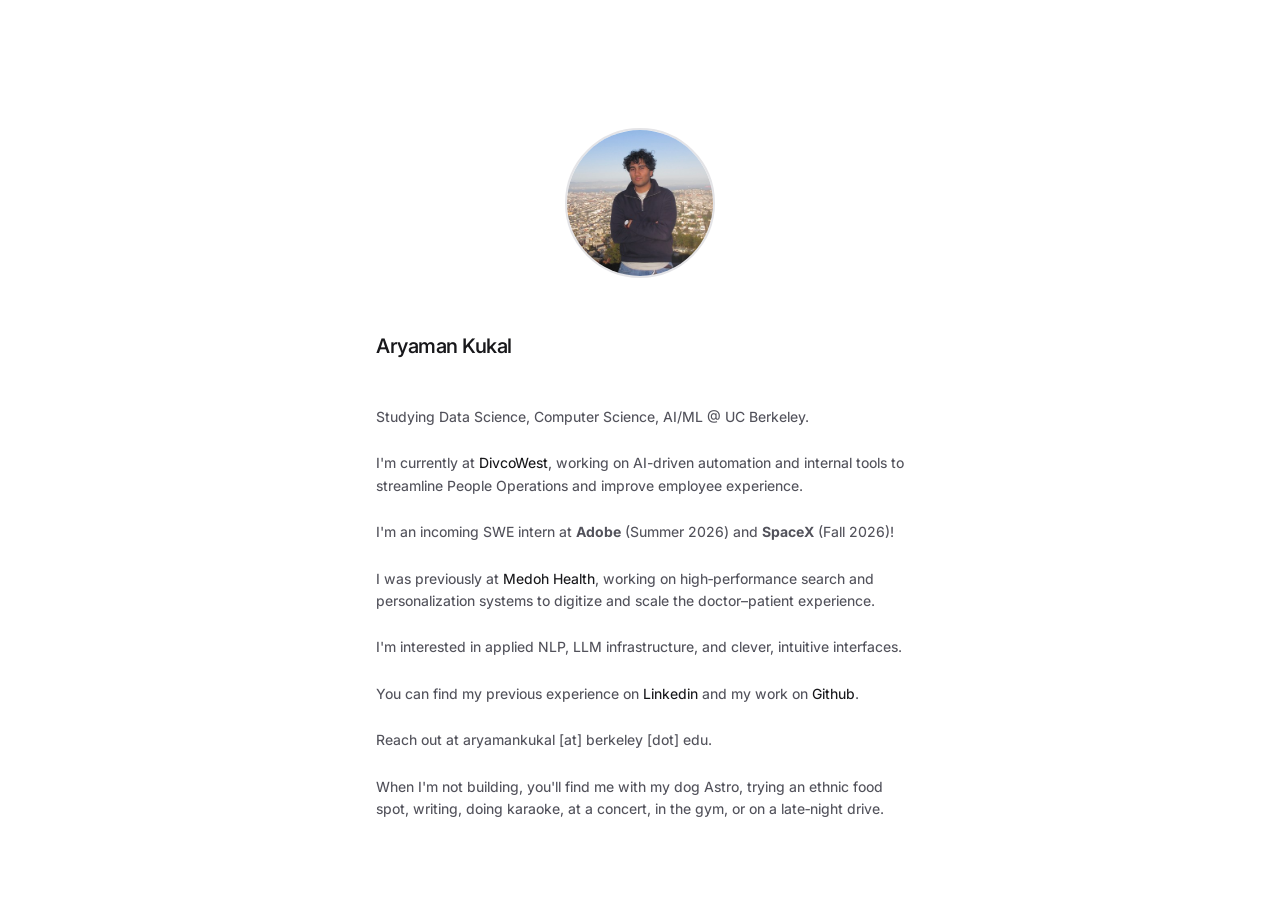
==== index.html @ 83c38b2e "Update internship details in index.html" ====
<!DOCTYPE html>
<html lang="en">
<head>
    <meta charset="utf-8"/>
    <meta name="viewport" content="width=device-width, initial-scale=1"/>
    <title>Aryaman Kukal - Data Science & Computer Science Student at UC Berkeley</title>
    <meta name="description" content="Aryaman Kukal is a Data Science and Computer Science student at UC Berkeley, currently working at Medoh building scalable healthcare systems. Specializes in applied NLP, LLM infrastructure, and intuitive interfaces."/>
    <meta name="keywords" content="Aryaman Kukal, UC Berkeley, Data Science, Computer Science, Medoh, NLP, LLM infrastructure, healthcare technology"/>
    <meta name="author" content="Aryaman Kukal"/>
    
    <!-- Open Graph / Facebook -->
    <meta property="og:type" content="website"/>
    <meta property="og:url" content="https://aryamankukal.github.io/"/>
    <meta property="og:title" content="Aryaman Kukal - Data Science & Computer Science Student at UC Berkeley"/>
    <meta property="og:description" content="Data Science and Computer Science student at UC Berkeley, currently working at Medoh building scalable healthcare systems."/>
    <meta property="og:image" content="https://aryamankukal.github.io/media/42DB29B1-051C-4B47-B072-FE9B8CC366C8_4_5005_c.jpeg"/>
    <meta property="og:image:width" content="150"/>
    <meta property="og:image:height" content="150"/>
    <meta property="og:image:alt" content="Aryaman Kukal - Data Science and Computer Science Student at UC Berkeley"/>
    
    <!-- Twitter -->
    <meta property="twitter:card" content="summary_large_image"/>
    <meta property="twitter:url" content="https://aryamankukal.github.io/"/>
    <meta property="twitter:title" content="Aryaman Kukal - Data Science & Computer Science Student at UC Berkeley"/>
    <meta property="twitter:description" content="Data Science and Computer Science student at UC Berkeley, currently working at Medoh building scalable healthcare systems."/>
    <meta property="twitter:image" content="https://aryamankukal.github.io/media/42DB29B1-051C-4B47-B072-FE9B8CC366C8_4_5005_c.jpeg"/>
    <meta property="twitter:image:alt" content="Aryaman Kukal - Data Science and Computer Science Student at UC Berkeley"/>
    
    <!-- Canonical URL -->
    <link rel="canonical" href="https://aryamankukal.github.io/"/>
    
    <!-- Favicon -->
    <link rel="icon" type="image/x-icon" href="/favicon.ico"/>
    <link rel="icon" type="image/png" sizes="32x32" href="media/42DB29B1-051C-4B47-B072-FE9B8CC366C8_4_5005_c.jpeg"/>
    <link rel="icon" type="image/png" sizes="16x16" href="media/42DB29B1-051C-4B47-B072-FE9B8CC366C8_4_5005_c.jpeg"/>
    <link rel="apple-touch-icon" sizes="180x180" href="media/42DB29B1-051C-4B47-B072-FE9B8CC366C8_4_5005_c.jpeg"/>
    <link rel="icon" type="image/png" sizes="192x192" href="media/42DB29B1-051C-4B47-B072-FE9B8CC366C8_4_5005_c.jpeg"/>
    <link rel="icon" type="image/png" sizes="512x512" href="media/42DB29B1-051C-4B47-B072-FE9B8CC366C8_4_5005_c.jpeg"/>
    
    <!-- Structured Data -->
    <script type="application/ld+json">
    {
        "@context": "https://schema.org",
        "@type": "Person",
        "name": "Aryaman Kukal",
        "url": "https://aryamankukal.github.io",
        "image": "https://aryamankukal.github.io/media/42DB29B1-051C-4B47-B072-FE9B8CC366C8_4_5005_c.jpeg",
        "sameAs": [
            "https://github.com/aryamankukal",
            "https://www.linkedin.com/in/aryaman-kukal-2192581a9/"
        ],
        "jobTitle": "Data Science and Computer Science Student",
        "worksFor": {
            "@type": "Organization",
            "name": "UC Berkeley"
        },
        "alumniOf": {
            "@type": "Organization",
            "name": "UC Berkeley"
        },
        "knowsAbout": ["Data Science", "Computer Science", "NLP", "LLM Infrastructure", "Healthcare Technology"],
        "description": "Data Science and Computer Science student at UC Berkeley, currently working at Medoh building scalable healthcare systems."
    }
    </script>
    
    <style>
        @import url('https://fonts.googleapis.com/css2?family=Inter:wght@400;450;550&display=swap');
        
        * {
            margin: 0;
            padding: 0;
            box-sizing: border-box;
        }
        
        body {
            font-family: 'Inter', -apple-system, BlinkMacSystemFont, 'Segoe UI', Roboto, sans-serif;
            font-weight: 450;
            font-size: 14px;
            line-height: 1.6;
            color: #52525b;
            background-color: #ffffff;
            -webkit-font-smoothing: antialiased;
            -moz-osx-font-smoothing: grayscale;
        }
        
        .container {
            max-width: 36rem;
            margin: 0 auto;
            padding: 0 1.5rem;
            min-height: 100vh;
            display: flex;
            flex-direction: column;
            justify-content: flex-start;
            padding-top: 6rem;
        }
        
        main {
            margin-top: 2rem;
        }
        
        h1 {
            font-size: 20px;
            font-weight: 550;
            color: #18181b;
            letter-spacing: -0.025em;
            margin-bottom: 1.5rem;
            line-height: 1.2;
        }
        
        .content {
            display: flex;
            flex-direction: column;
            gap: 1.5rem;
        }
        

        
        .profile-image-container {
            position: relative;
            width: 150px;
            height: 150px;
            margin: 0 auto 2rem auto;
            border-radius: 50%;
            overflow: hidden;
            border: 2px solid #e4e4e7;
        }
        
        .profile-image-main {
            width: 100%;
            height: 100%;
            object-fit: cover;
            object-position: center 80%;
            transition: opacity 0.3s ease;
        }
        
        .profile-image-hover {
            position: absolute;
            top: 0;
            left: 0;
            width: 100%;
            height: 100%;
            object-fit: cover;
            object-position: center 20%;
            opacity: 0;
            transition: opacity 0.3s ease;
        }
        
        .profile-image-container:hover .profile-image-main {
            opacity: 0;
        }
        
        .profile-image-container:hover .profile-image-hover {
            opacity: 1;
        }
        
        p {
            margin: 0;
        }
        
        a {
            color: #18181b;
            text-decoration: none;
            font-weight: 450;
        }
        
        a:hover {
            text-decoration: underline;
        }
    </style>
</head>
<body>
    <div class="container">
        <main>
            <section>
                <div class="content">
                    <div class="profile-image-container">
                        <img src="media/42DB29B1-051C-4B47-B072-FE9B8CC366C8_4_5005_c.jpeg" alt="Aryaman Kukal - Data Science and Computer Science Student at UC Berkeley" class="profile-image-main">
                        <img src="media/3726D0BB-0B12-4F45-A1E6-B18B23A09ADB_1_105_c.jpeg" alt="Aryaman Kukal - Data Science and Computer Science Student at UC Berkeley" class="profile-image-hover">
                    </div>
                    <h1>Aryaman Kukal</h1>
                    <p>Studying Data Science, Computer Science, AI/ML @ UC Berkeley.</p>
                    <p>I'm currently at <a href="https://www.divcowest.com/">DivcoWest</a>, working on AI-driven automation and internal tools to streamline People Operations and improve employee experience.</p>
                    <p>I'm an incoming SWE intern at <b>Adobe</b> (Summer 2026) and <b>SpaceX</b> (Fall 2026)!</p>
                    <p>I was previously at <a href="https://www.medohhealth.com/">Medoh Health</a>, working on high‑performance search and personalization systems to digitize and scale the doctor–patient experience.</p>
                    <p>I'm interested in applied NLP, LLM infrastructure, and clever, intuitive interfaces.</p>
                    <p>You can find my previous experience on <a href="https://www.linkedin.com/in/aryaman-kukal-2192581a9/">Linkedin</a> and my work on <a href="https://github.com/aryamankukal">Github</a>.</p>
                    <p>Reach out at aryamankukal [at] berkeley [dot] edu.</p>
                    <p>When I'm not building, you'll find me with my dog Astro, trying an ethnic food spot, writing, doing karaoke, at a concert, in the gym, or on a late‑night drive.</p>
                </div>
            </section>
        </main>
    </div>
</body>
</html>
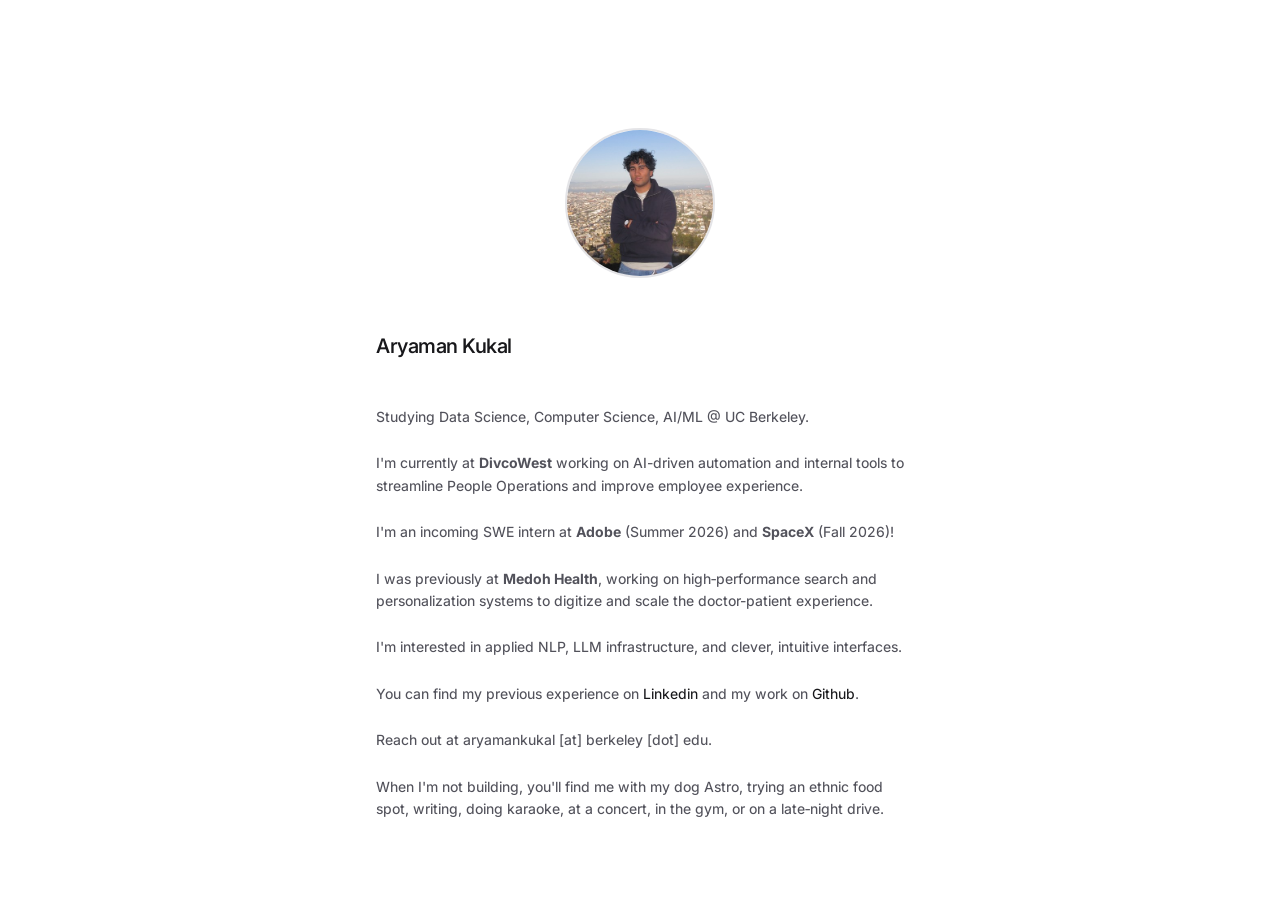
==== commit 9e294d32: "Bold company names in the profile section" ====
--- a/index.html
+++ b/index.html
@@ -179,9 +179,9 @@
                     </div>
                     <h1>Aryaman Kukal</h1>
                     <p>Studying Data Science, Computer Science, AI/ML @ UC Berkeley.</p>
-                    <p>I'm currently at <a href="https://www.divcowest.com/">DivcoWest</a>, working on AI-driven automation and internal tools to streamline People Operations and improve employee experience.</p>
+                    <p>I'm currently at <b>DivcoWest</b> working on AI-driven automation and internal tools to streamline People Operations and improve employee experience.</p>
                     <p>I'm an incoming SWE intern at <b>Adobe</b> (Summer 2026) and <b>SpaceX</b> (Fall 2026)!</p>
-                    <p>I was previously at <a href="https://www.medohhealth.com/">Medoh Health</a>, working on high‑performance search and personalization systems to digitize and scale the doctor–patient experience.</p>
+                    <p>I was previously at <b>Medoh Health</b>, working on high‑performance search and personalization systems to digitize and scale the doctor-patient experience.</p>
                     <p>I'm interested in applied NLP, LLM infrastructure, and clever, intuitive interfaces.</p>
                     <p>You can find my previous experience on <a href="https://www.linkedin.com/in/aryaman-kukal-2192581a9/">Linkedin</a> and my work on <a href="https://github.com/aryamankukal">Github</a>.</p>
                     <p>Reach out at aryamankukal [at] berkeley [dot] edu.</p>
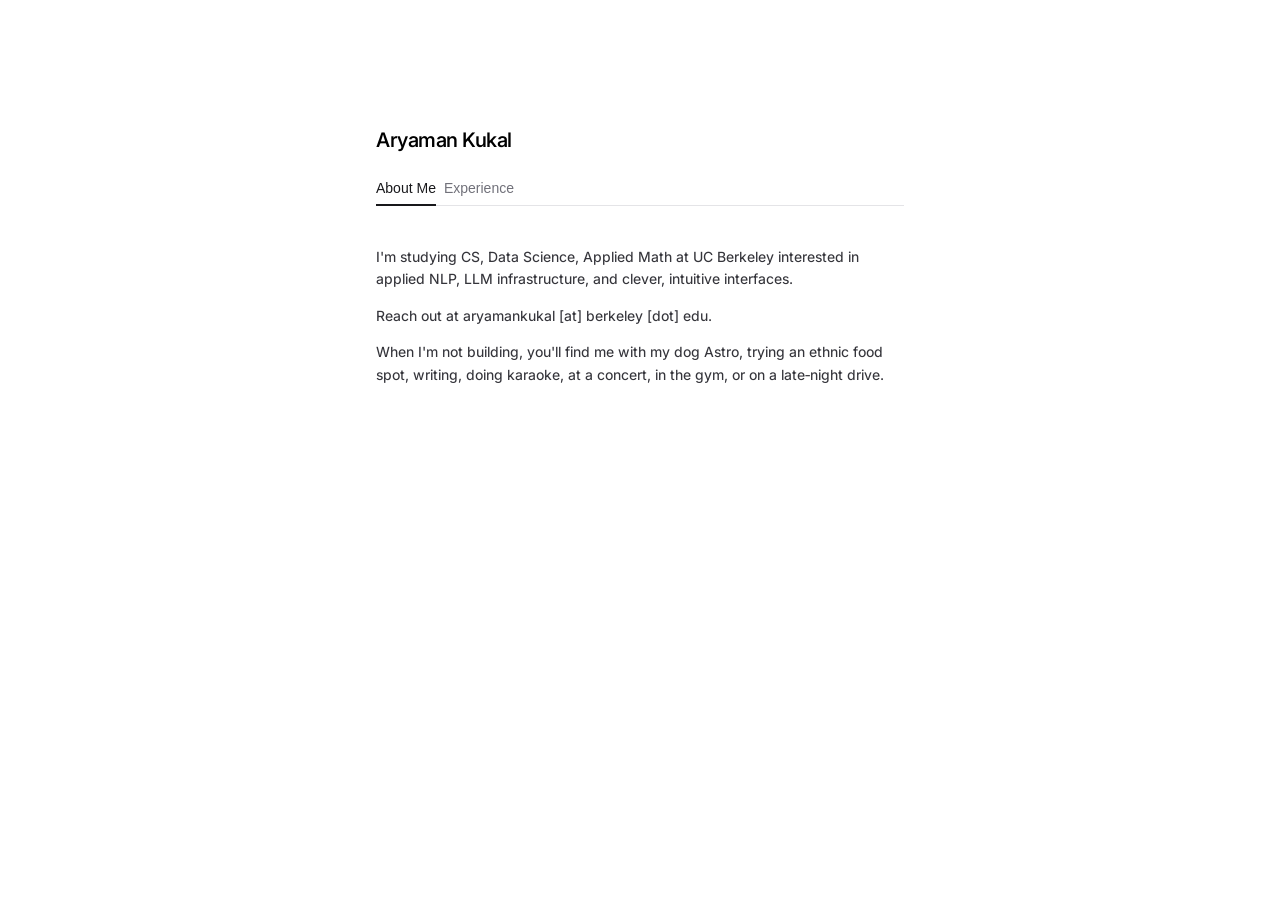
==== commit be5e600b: "Update portfolio: tabs, styling, spacing, remove profile image Made-with: Cursor" ====
--- a/index.html
+++ b/index.html
@@ -77,7 +77,7 @@
             font-weight: 450;
             font-size: 14px;
             line-height: 1.6;
-            color: #52525b;
+            color: #35353b;
             background-color: #ffffff;
             -webkit-font-smoothing: antialiased;
             -moz-osx-font-smoothing: grayscale;
@@ -101,57 +101,19 @@
         h1 {
             font-size: 20px;
             font-weight: 550;
-            color: #18181b;
+            color: #000000;
             letter-spacing: -0.025em;
-            margin-bottom: 1.5rem;
+            margin-bottom: 0.25rem;
             line-height: 1.2;
         }
         
         .content {
             display: flex;
             flex-direction: column;
-            gap: 1.5rem;
-        }
-        
-
-        
-        .profile-image-container {
-            position: relative;
-            width: 150px;
-            height: 150px;
-            margin: 0 auto 2rem auto;
-            border-radius: 50%;
-            overflow: hidden;
-            border: 2px solid #e4e4e7;
-        }
-        
-        .profile-image-main {
-            width: 100%;
-            height: 100%;
-            object-fit: cover;
-            object-position: center 80%;
-            transition: opacity 0.3s ease;
-        }
-        
-        .profile-image-hover {
-            position: absolute;
-            top: 0;
-            left: 0;
-            width: 100%;
-            height: 100%;
-            object-fit: cover;
-            object-position: center 20%;
-            opacity: 0;
-            transition: opacity 0.3s ease;
-        }
-        
-        .profile-image-container:hover .profile-image-main {
-            opacity: 0;
-        }
-        
-        .profile-image-container:hover .profile-image-hover {
-            opacity: 1;
-        }
+            gap: 1rem;
+        }
+        
+
         
         p {
             margin: 0;
@@ -165,6 +127,46 @@
         
         a:hover {
             text-decoration: underline;
+        }
+
+        .tabs {
+            display: flex;
+            gap: 0.5rem;
+            margin-bottom: 1.5rem;
+            border-bottom: 1px solid #e4e4e7;
+        }
+
+        .tab {
+            padding: 0.5rem 0;
+            font-size: 14px;
+            font-weight: 450;
+            color: #71717a;
+            background: none;
+            border: none;
+            cursor: pointer;
+            border-bottom: 2px solid transparent;
+            margin-bottom: -1px;
+        }
+
+        .tab:hover {
+            color: #18181b;
+        }
+
+        .tab.active {
+            color: #18181b;
+            border-bottom-color: #18181b;
+        }
+
+        .tab-panel {
+            display: none;
+        }
+
+        .tab-panel.active {
+            display: block;
+        }
+
+        .tab-panel p + p {
+            margin-top: 1em;
         }
     </style>
 </head>
@@ -173,22 +175,37 @@
         <main>
             <section>
                 <div class="content">
-                    <div class="profile-image-container">
-                        <img src="media/42DB29B1-051C-4B47-B072-FE9B8CC366C8_4_5005_c.jpeg" alt="Aryaman Kukal - Data Science and Computer Science Student at UC Berkeley" class="profile-image-main">
-                        <img src="media/3726D0BB-0B12-4F45-A1E6-B18B23A09ADB_1_105_c.jpeg" alt="Aryaman Kukal - Data Science and Computer Science Student at UC Berkeley" class="profile-image-hover">
+                    <h1>Aryaman Kukal</h1>
+                    <div class="tabs">
+                        <button class="tab active" data-tab="about">About Me</button>
+                        <button class="tab" data-tab="experience">Experience</button>
                     </div>
-                    <h1>Aryaman Kukal</h1>
-                    <p>Studying Data Science, Computer Science, AI/ML @ UC Berkeley.</p>
-                    <p>I'm currently at <b>DivcoWest</b> working on AI-driven automation and internal tools to streamline People Operations and improve employee experience.</p>
-                    <p>I'm an incoming SWE intern at <b>Adobe</b> (Summer 2026) and <b>SpaceX</b> (Fall 2026)!</p>
-                    <p>I was previously at <b>Medoh Health</b>, working on high‑performance search and personalization systems to digitize and scale the doctor-patient experience.</p>
-                    <p>I'm interested in applied NLP, LLM infrastructure, and clever, intuitive interfaces.</p>
-                    <p>You can find my previous experience on <a href="https://www.linkedin.com/in/aryaman-kukal-2192581a9/">Linkedin</a> and my work on <a href="https://github.com/aryamankukal">Github</a>.</p>
-                    <p>Reach out at aryamankukal [at] berkeley [dot] edu.</p>
-                    <p>When I'm not building, you'll find me with my dog Astro, trying an ethnic food spot, writing, doing karaoke, at a concert, in the gym, or on a late‑night drive.</p>
+                    <div id="about" class="tab-panel active">
+                        <p>I'm studying CS, Data Science, Applied Math at UC Berkeley interested in applied NLP, LLM infrastructure, and clever, intuitive interfaces.</p>
+
+                        <p>Reach out at aryamankukal [at] berkeley [dot] edu.</p>
+
+                        <p>When I'm not building, you'll find me with my dog Astro, trying an ethnic food spot, writing, doing karaoke, at a concert, in the gym, or on a late‑night drive.</p>
+                    </div>
+                    <div id="experience" class="tab-panel">
+                        <p>I'm currently at <strong>DivcoWest</strong>, working on AI-driven automation and internal tools to streamline People Operations.</p>
+                        <p>I'll be joining <strong>Adobe</strong> as a SWE Intern (Summer 2026) and <strong>SpaceX</strong> as a SWE Intern (Fall 2026) working on AI agents and RAG systems.</p>
+                        <p>I was previously at <strong>Medoh Health</strong>, working on high‑performance search and personalization systems to digitize and scale the doctor–patient experience.</p>
+                        <p>You can find more about my experience on <a href="https://www.linkedin.com/in/aryaman-kukal-2192581a9/" style="text-decoration: underline;">Linkedin</a> and my work on <a href="https://github.com/aryamankukal" style="text-decoration: underline;">Github</a> and <a href="https://devpost.com/aryamankukal?ref_content=user-portfolio&ref_feature=portfolio&ref_medium=global-nav" style="text-decoration: underline;">Devpost</a>.</p>
+                    </div>
                 </div>
             </section>
         </main>
     </div>
+    <script>
+        document.querySelectorAll('.tabs button').forEach(btn => {
+            btn.addEventListener('click', () => {
+                document.querySelectorAll('.tabs button').forEach(b => b.classList.remove('active'));
+                document.querySelectorAll('.tab-panel').forEach(p => p.classList.remove('active'));
+                btn.classList.add('active');
+                document.getElementById(btn.dataset.tab).classList.add('active');
+            });
+        });
+    </script>
 </body>
-</html> 
+</html> 
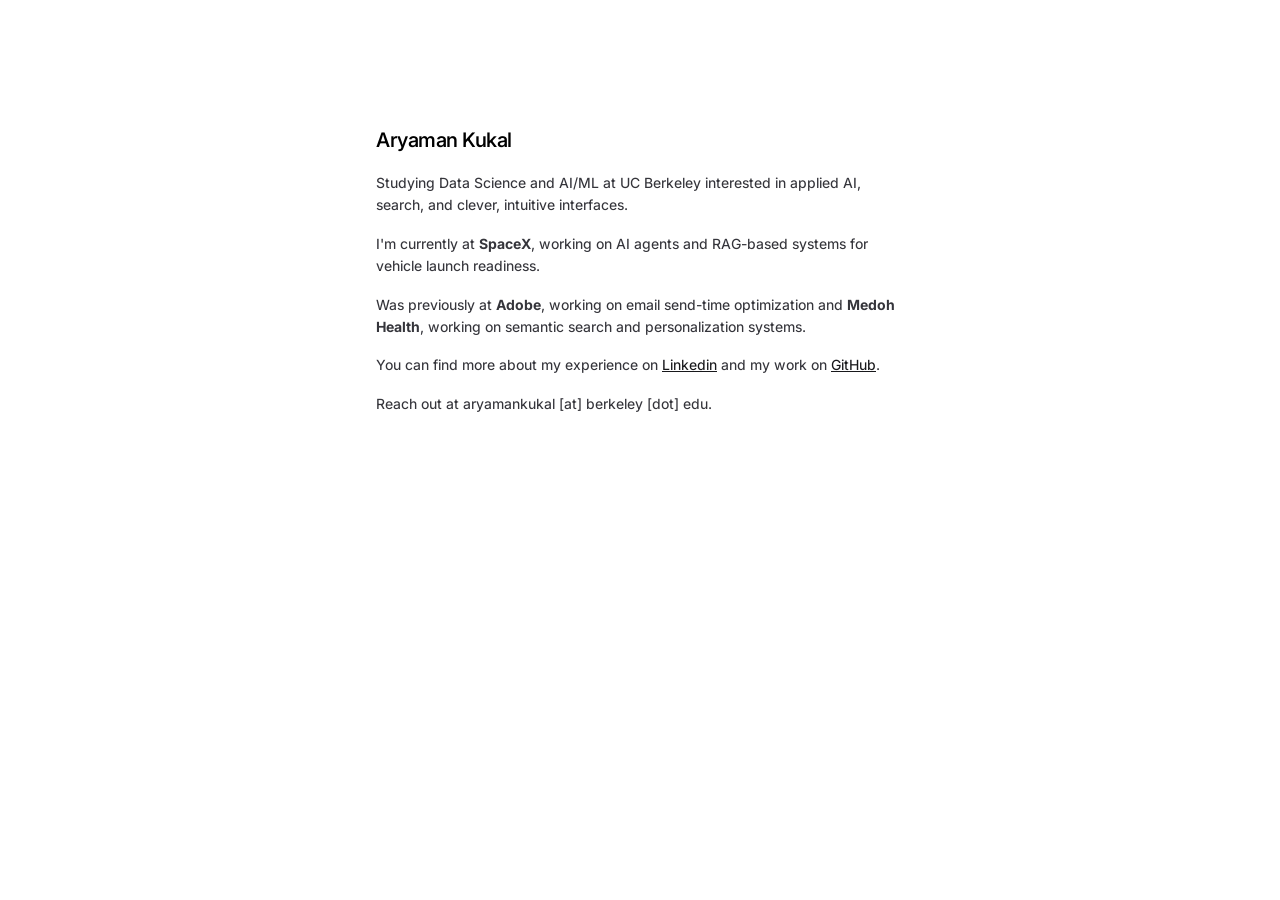
==== commit d6d913ac: "Simplify portfolio: remove tabs and update experience copy. Co-authored-by: Cursor <cursoragent@curs" ====
--- a/index.html
+++ b/index.html
@@ -129,45 +129,6 @@
             text-decoration: underline;
         }
 
-        .tabs {
-            display: flex;
-            gap: 0.5rem;
-            margin-bottom: 1.5rem;
-            border-bottom: 1px solid #e4e4e7;
-        }
-
-        .tab {
-            padding: 0.5rem 0;
-            font-size: 14px;
-            font-weight: 450;
-            color: #71717a;
-            background: none;
-            border: none;
-            cursor: pointer;
-            border-bottom: 2px solid transparent;
-            margin-bottom: -1px;
-        }
-
-        .tab:hover {
-            color: #18181b;
-        }
-
-        .tab.active {
-            color: #18181b;
-            border-bottom-color: #18181b;
-        }
-
-        .tab-panel {
-            display: none;
-        }
-
-        .tab-panel.active {
-            display: block;
-        }
-
-        .tab-panel p + p {
-            margin-top: 1em;
-        }
     </style>
 </head>
 <body>
@@ -176,36 +137,14 @@
             <section>
                 <div class="content">
                     <h1>Aryaman Kukal</h1>
-                    <div class="tabs">
-                        <button class="tab active" data-tab="about">About Me</button>
-                        <button class="tab" data-tab="experience">Experience</button>
-                    </div>
-                    <div id="about" class="tab-panel active">
-                        <p>I'm studying CS, Data Science, Applied Math at UC Berkeley interested in applied NLP, LLM infrastructure, and clever, intuitive interfaces.</p>
-
-                        <p>Reach out at aryamankukal [at] berkeley [dot] edu.</p>
-
-                        <p>When I'm not building, you'll find me with my dog Astro, trying an ethnic food spot, writing, doing karaoke, at a concert, in the gym, or on a late‑night drive.</p>
-                    </div>
-                    <div id="experience" class="tab-panel">
-                        <p>I'm currently at <strong>DivcoWest</strong>, working on AI-driven automation and internal tools to streamline People Operations.</p>
-                        <p>I'll be joining <strong>Adobe</strong> as a SWE Intern (Summer 2026) and <strong>SpaceX</strong> as a SWE Intern (Fall 2026) working on AI agents and RAG systems.</p>
-                        <p>I was previously at <strong>Medoh Health</strong>, working on high‑performance search and personalization systems to digitize and scale the doctor–patient experience.</p>
-                        <p>You can find more about my experience on <a href="https://www.linkedin.com/in/aryaman-kukal-2192581a9/" style="text-decoration: underline;">Linkedin</a> and my work on <a href="https://github.com/aryamankukal" style="text-decoration: underline;">Github</a> and <a href="https://devpost.com/aryamankukal?ref_content=user-portfolio&ref_feature=portfolio&ref_medium=global-nav" style="text-decoration: underline;">Devpost</a>.</p>
-                    </div>
+                    <p>Studying Data Science and AI/ML at UC Berkeley interested in applied AI, search, and clever, intuitive interfaces.</p>
+                    <p>I'm currently at <strong>SpaceX</strong>, working on AI agents and RAG-based systems for vehicle launch readiness.</p>
+                    <p>Was previously at <strong>Adobe</strong>, working on email send-time optimization and <strong>Medoh Health</strong>, working on semantic search and personalization systems.</p>
+                    <p>You can find more about my experience on <a href="https://www.linkedin.com/in/aryaman-kukal-2192581a9/" style="text-decoration: underline;">Linkedin</a> and my work on <a href="https://github.com/aryamankukal" style="text-decoration: underline;">GitHub</a>.</p>
+                    <p>Reach out at aryamankukal [at] berkeley [dot] edu.</p>
                 </div>
             </section>
         </main>
     </div>
-    <script>
-        document.querySelectorAll('.tabs button').forEach(btn => {
-            btn.addEventListener('click', () => {
-                document.querySelectorAll('.tabs button').forEach(b => b.classList.remove('active'));
-                document.querySelectorAll('.tab-panel').forEach(p => p.classList.remove('active'));
-                btn.classList.add('active');
-                document.getElementById(btn.dataset.tab).classList.add('active');
-            });
-        });
-    </script>
 </body>
 </html> 
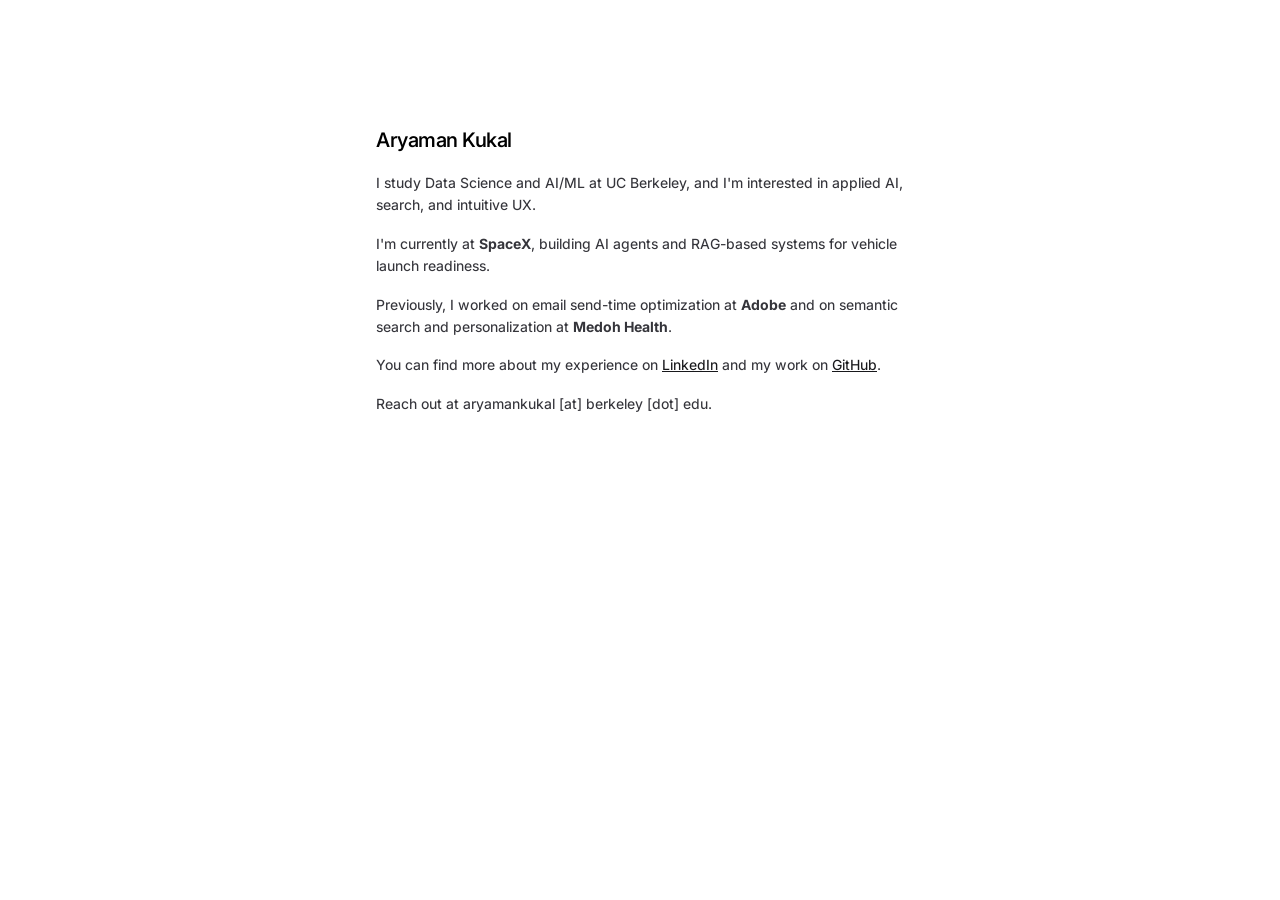
==== commit 5eb71b26: "Update intro copy Co-authored-by: Cursor <cursoragent@cursor.com>" ====
--- a/index.html
+++ b/index.html
@@ -137,10 +137,10 @@
             <section>
                 <div class="content">
                     <h1>Aryaman Kukal</h1>
-                    <p>Studying Data Science and AI/ML at UC Berkeley interested in applied AI, search, and clever, intuitive interfaces.</p>
-                    <p>I'm currently at <strong>SpaceX</strong>, working on AI agents and RAG-based systems for vehicle launch readiness.</p>
-                    <p>Was previously at <strong>Adobe</strong>, working on email send-time optimization and <strong>Medoh Health</strong>, working on semantic search and personalization systems.</p>
-                    <p>You can find more about my experience on <a href="https://www.linkedin.com/in/aryaman-kukal-2192581a9/" style="text-decoration: underline;">Linkedin</a> and my work on <a href="https://github.com/aryamankukal" style="text-decoration: underline;">GitHub</a>.</p>
+                    <p>I study Data Science and AI/ML at UC Berkeley, and I'm interested in applied AI, search, and intuitive UX.</p>
+                    <p>I'm currently at <strong>SpaceX</strong>, building AI agents and RAG-based systems for vehicle launch readiness.</p>
+                    <p>Previously, I worked on email send-time optimization at <strong>Adobe</strong> and on semantic search and personalization at <strong>Medoh Health</strong>.</p>
+                    <p>You can find more about my experience on <a href="https://www.linkedin.com/in/aryaman-kukal-2192581a9/" style="text-decoration: underline;">LinkedIn</a> and my work on <a href="https://github.com/aryamankukal" style="text-decoration: underline;">GitHub</a>.</p>
                     <p>Reach out at aryamankukal [at] berkeley [dot] edu.</p>
                 </div>
             </section>
